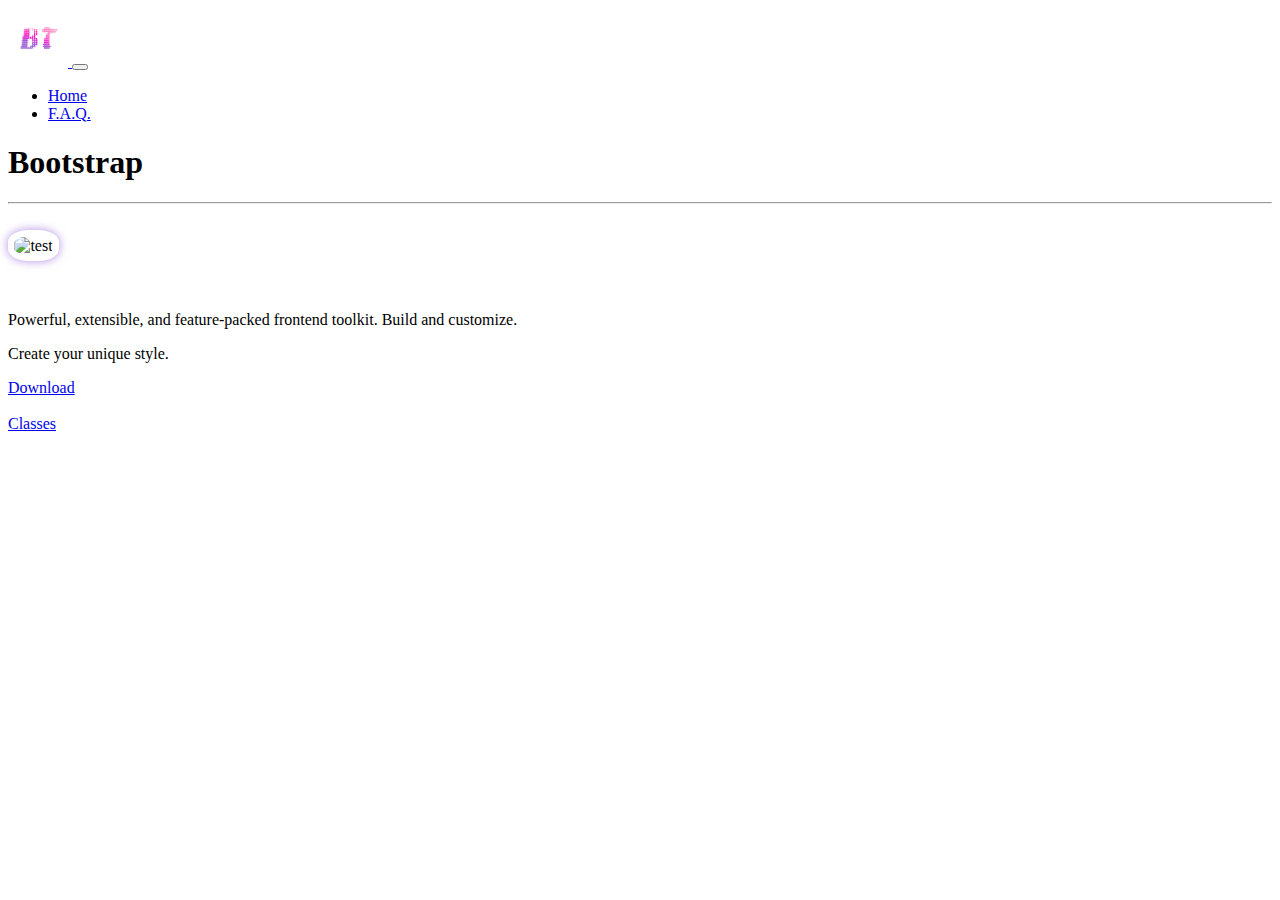
==== index.html @ 96310a05 "worky_13" ====
<!DOCTYPE html>
<html lang="en">
  <head>
    <meta charset="UTF-8" />
    <title>Bootstrap</title>
    <link
      href="https://cdn.jsdelivr.net/npm/bootstrap@5.2.3/dist/css/bootstrap.min.css"
      rel="stylesheet"
      integrity="sha384-rbsA2VBKQhggwzxH7pPCaAqO46MgnOM80zW1RWuH61DGLwZJEdK2Kadq2F9CUG65"
      crossorigin="anonymous"
    />
    <script
      src="https://cdn.jsdelivr.net/npm/bootstrap@5.2.3/dist/js/bootstrap.bundle.min.js"
      integrity="sha384-kenU1KFdBIe4zVF0s0G1M5b4hcpxyD9F7jL+jjXkk+Q2h455rYXK/7HAuoJl+0I4"
      crossorigin="anonymous"
    ></script>
    <link rel="apple-touch-icon" sizes="180x180" href="apple-touch-icon.png" />
    <link rel="icon" type="image/png" sizes="32x32" href="favicon-32x32.png" />
    <link rel="icon" type="image/png" sizes="16x16" href="favicon-16x16.png" />
    <link rel="manifest" href="site.webmanifest" />
    <style>
      .rounded-img {
        width: 40%;
        border-radius: 40%;
        box-shadow: 0 0 10px rgba(125, 62, 207, 0.592);
        padding: 0.4em;
        margin-bottom: 1em;
      }
      .section {
        cursor: pointer;
      }
    </style>
  </head>

  <body>
    <nav class="navbar navbar-expand-lg navbar-dark bg-dark">
      <div class="container">
        <a class="navbar-brand p-0" href="index.html">
          <img src="BT.png" alt="Logo" width="60" />
        </a>
        <button
          class="navbar-toggler"
          type="button"
          data-bs-toggle="collapse"
          data-bs-target="#navbarNav"
          aria-controls="navbarNav"
          aria-expanded="false"
          aria-label="Toggle navigation"
        >
          <span class="navbar-toggler-icon"></span>
        </button>
        <div class="collapse navbar-collapse" id="navbarNav">
          <ul class="navbar-nav">
            <li class="nav-item">
              <a class="nav-link active" aria-current="page" href="index.html"
                >Home</a
              >
            </li>
            <li class="nav-item">
              <a class="nav-link" href="cards.html">F.A.Q.</a>
            </li>
          </ul>
        </div>
      </div>
    </nav>

    <div class="container text-center my-3">
      <div class="row">
        <!-- large / medium / small = 12 (max) | mx - margin auto -->
        <div class="col-lg-12 col-md-12 mx-auto">
          <h1><article class="fw-light">Bootstrap</article></h1>
          <hr />
          <br />
          <img
            src="https://getbootstrap.com/docs/5.2/assets/img/bootstrap-icons.png"
            alt="test"
            width="600"
            height="380"
            class="rounded-img"
          />
          <br />
          <br />
          <p class="lead text-muted">
            Powerful, extensible, and feature-packed frontend toolkit. Build and
            customize.
          </p>
          <p class="lead text-muted">Create your unique style.</p>
          <a
            href="https://getbootstrap.com/docs/5.2/getting-started/download/"
            target="_blank"
            rel="noopener noreferrer"
            class="btn btn-outline-dark"
          >
            Download
          </a>
          <br />
          <br />
          <a
            href="https://bootstrapshuffle.com/classes"
            target="_blank"
            rel="noopener noreferrer"
            class="btn btn-outline-secondary"
          >
            Classes
          </a>
        </div>
      </div>
    </div>
  </body>
</html>
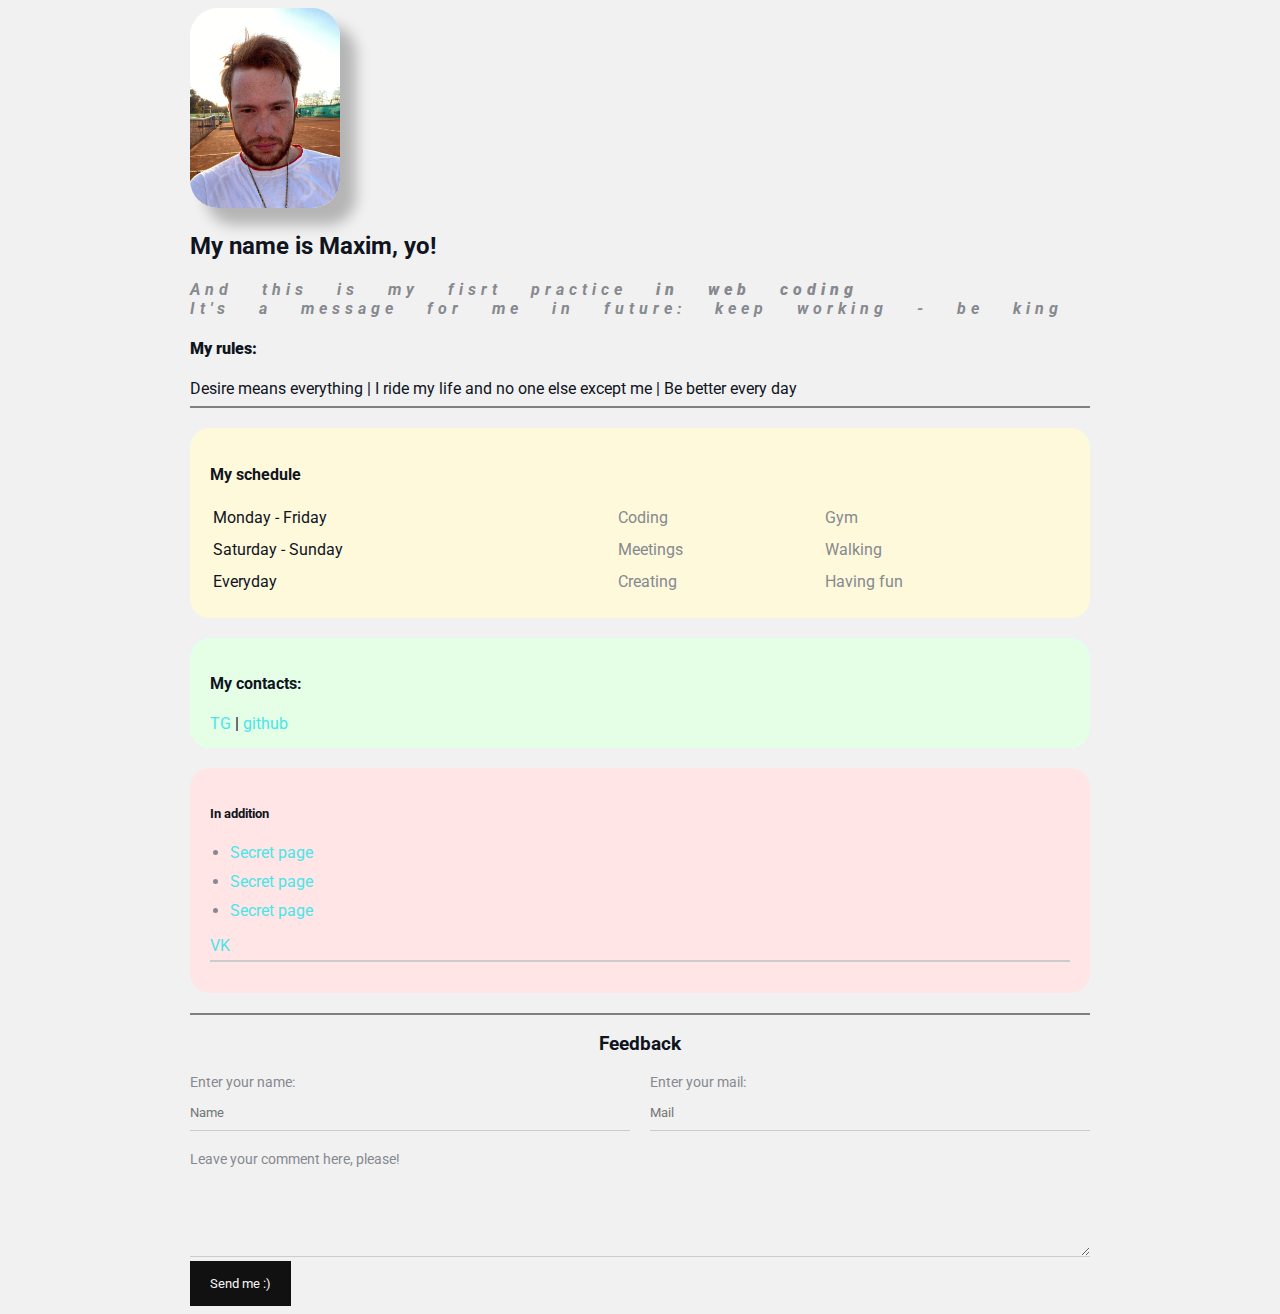
==== commit 7e6cb573: "TEST_v4" ====
--- a/index.html
+++ b/index.html
@@ -1,109 +1,103 @@
+<!-- Basement -->
 <!DOCTYPE html>
-<html lang="en">
+<html>
   <head>
     <meta charset="UTF-8" />
-    <title>Bootstrap</title>
-    <link
-      href="https://cdn.jsdelivr.net/npm/bootstrap@5.2.3/dist/css/bootstrap.min.css"
-      rel="stylesheet"
-      integrity="sha384-rbsA2VBKQhggwzxH7pPCaAqO46MgnOM80zW1RWuH61DGLwZJEdK2Kadq2F9CUG65"
-      crossorigin="anonymous"
-    />
-    <script
-      src="https://cdn.jsdelivr.net/npm/bootstrap@5.2.3/dist/js/bootstrap.bundle.min.js"
-      integrity="sha384-kenU1KFdBIe4zVF0s0G1M5b4hcpxyD9F7jL+jjXkk+Q2h455rYXK/7HAuoJl+0I4"
-      crossorigin="anonymous"
-    ></script>
-    <link rel="apple-touch-icon" sizes="180x180" href="apple-touch-icon.png" />
-    <link rel="icon" type="image/png" sizes="32x32" href="favicon-32x32.png" />
-    <link rel="icon" type="image/png" sizes="16x16" href="favicon-16x16.png" />
-    <link rel="manifest" href="site.webmanifest" />
-    <style>
-      .rounded-img {
-        width: 40%;
-        border-radius: 40%;
-        box-shadow: 0 0 10px rgba(125, 62, 207, 0.592);
-        padding: 0.4em;
-        margin-bottom: 1em;
-      }
-      .section {
-        cursor: pointer;
-      }
-    </style>
+    <title>3CSTYZY</title>
+    <link rel="stylesheet" href="style.css" />
   </head>
 
+  <!-- Main process -->
   <body>
-    <nav class="navbar navbar-expand-lg navbar-dark bg-dark">
-      <div class="container">
-        <a class="navbar-brand p-0" href="index.html">
-          <img src="BT.png" alt="Logo" width="60" />
-        </a>
-        <button
-          class="navbar-toggler"
-          type="button"
-          data-bs-toggle="collapse"
-          data-bs-target="#navbarNav"
-          aria-controls="navbarNav"
-          aria-expanded="false"
-          aria-label="Toggle navigation"
-        >
-          <span class="navbar-toggler-icon"></span>
-        </button>
-        <div class="collapse navbar-collapse" id="navbarNav">
-          <ul class="navbar-nav">
-            <li class="nav-item">
-              <a class="nav-link active" aria-current="page" href="index.html"
-                >Home</a
-              >
-            </li>
-            <li class="nav-item">
-              <a class="nav-link" href="cards.html">F.A.Q.</a>
-            </li>
-          </ul>
-        </div>
+    <div class="container">
+      <!-- Image -->
+      <img class="ima" src="IMG_4448.jpeg" alt="Me" />
+
+      <!-- Intro -->
+      <div class="intro">
+        <h2>My name is Maxim, yo!</h2>
+        <p>And this is my fisrt practice <strong>in web coding</strong></p>
+        <p>It's a message for me in future: keep working - be king</p>
+
+        <!-- "My" paragraph -->
+        <h4><strong>My rules:</strong></h4>
+        Desire means everything | I ride my life and no one else except me | Be
+        better every day
       </div>
-    </nav>
 
-    <div class="container text-center my-3">
-      <div class="row">
-        <!-- large / medium / small = 12 (max) | mx - margin auto -->
-        <div class="col-lg-12 col-md-12 mx-auto">
-          <h1><article class="fw-light">Bootstrap</article></h1>
-          <hr />
-          <br />
-          <img
-            src="https://getbootstrap.com/docs/5.2/assets/img/bootstrap-icons.png"
-            alt="test"
-            width="600"
-            height="380"
-            class="rounded-img"
-          />
-          <br />
-          <br />
-          <p class="lead text-muted">
-            Powerful, extensible, and feature-packed frontend toolkit. Build and
-            customize.
-          </p>
-          <p class="lead text-muted">Create your unique style.</p>
-          <a
-            href="https://getbootstrap.com/docs/5.2/getting-started/download/"
-            target="_blank"
-            rel="noopener noreferrer"
-            class="btn btn-outline-dark"
-          >
-            Download
-          </a>
-          <br />
-          <br />
-          <a
-            href="https://bootstrapshuffle.com/classes"
-            target="_blank"
-            rel="noopener noreferrer"
-            class="btn btn-outline-secondary"
-          >
-            Classes
-          </a>
-        </div>
+      <hr class="hr-down" noshade="1000" />
+
+      <div class="card bg-yellow">
+        <h4>My schedule</h4>
+        <table class="table">
+          <tr>
+            <td>Monday - Friday</td>
+            <td>Coding</td>
+            <td>Gym</td>
+          </tr>
+          <tr>
+            <td>Saturday - Sunday</td>
+            <td>Meetings</td>
+            <td>Walking</td>
+          </tr>
+          <tr>
+            <td>Everyday</td>
+            <td>Creating</td>
+            <td>Having fun</td>
+          </tr>
+        </table>
+      </div>
+
+      <div class="card bg-green">
+        <h4>My contacts:</h4>
+        <a href="https://t.me/ECSTYZY" target="_blank"> TG</a> |
+        <a target="_blank" href="https://github.com/3CSTVZY"> github</a>
+      </div>
+
+      <div class="card bg-red">
+        <!-- Adds -->
+        <h5>In addition</h5>
+        <ul class="list">
+          <li><a href="list.html">Secret page</a></li>
+          <li><a href="list.html">Secret page</a></li>
+          <li><a href="list.html">Secret page</a></li>
+        </ul>
+        <ul class="list-link">
+          <li>
+            <a target="_blank" href="https://vk.com/bleedformax">VK</a>
+          </li>
+        </ul>
+      </div>
+
+      <hr noshade="1000" />
+
+      <!-- Fb -->
+      <div class="contact">
+        <h3>Feedback</h3>
+        <form action="/">
+          <div class="row">
+            <div class="form-group">
+              <label for="Name">Enter your name:</label>
+              <input type="text" id="Name" placeholder="Name" />
+            </div>
+
+            <div class="form-group">
+              <label for="Mail">Enter your mail:</label>
+              <input type="email" id="Mail" placeholder="Mail" />
+            </div>
+          </div>
+
+          <div class="form-group">
+            <label for="Comment">Leave your comment here, please!</label>
+            <br />
+            <textarea id="Comment" cols="25" rows="3"> </textarea>
+          </div>
+
+          <input class="btn" type="submit" value="Send me :)" />
+        </form>
+      </div>
+      <div class="position">
+        <div class="box"></div>
       </div>
     </div>
   </body>
--- a/style.css
+++ b/style.css
@@ -0,0 +1,204 @@
+@import url("https://fonts.googleapis.com/css2?family=Roboto&display=swap");
+
+/* * {
+  padding: 0;
+  margin: 0;
+} */
+
+body {
+  background-color: #f1f1f1;
+  color: #0f141e;
+  font-size: 16px;
+  font-weight: normal;
+  /* font-family: "Lucida Sans", "Lucida Sans Regular", "Lucida Grande",
+    "Lucida Sans Unicode", Geneva, Verdana, sans-serif; */
+  font-family: "Roboto", sans-serif;
+  /* font: normal 16px "Roboto" sans-serif; */
+}
+
+a {
+  color: rgb(73, 230, 233);
+  text-decoration: none;
+}
+
+a:hover {
+  text-decoration: underline;
+}
+
+a:active {
+  color: aquamarine;
+}
+
+.ima {
+  width: 150px;
+  border-radius: 28px;
+  box-shadow: 16px 17px 14px rgba(0, 0, 0, 0.25);
+}
+
+.intro p {
+  color: #86898f;
+  margin: 0%;
+  font-style: italic;
+  font-weight: bold;
+  text-decoration: none;
+  /* text-transform: uppercase; */
+  letter-spacing: 5px;
+  word-spacing: 20px;
+}
+
+.container {
+  max-width: 900px;
+  margin: auto;
+}
+
+@media (max-width: 700px) {
+  .intro,
+  .container {
+    text-align: center;
+    display: block;
+  }
+}
+
+.bg-yellow {
+  background: #fff9dc;
+}
+
+.bg-green {
+  background: #e5ffe7;
+}
+
+.bg-red {
+  background: #ffe5e5;
+}
+
+.card {
+  padding: 15px 20px;
+  margin-bottom: 20px;
+  border-radius: 20px;
+}
+
+.hr-down {
+  margin-bottom: 20px;
+}
+
+.list {
+  padding: 0 20px;
+}
+
+.list li {
+  color: #86898f;
+  margin-bottom: 10px;
+}
+
+.table {
+  width: 100%;
+}
+
+.table td {
+  padding-bottom: 10px;
+}
+
+.table td:nth-child(2),
+.table td:nth-child(3) {
+  color: #86898f;
+}
+
+.list-link {
+  list-style: none;
+  padding: 0;
+}
+
+.list-link li {
+  margin-bottom: 10px;
+  padding-bottom: 5px;
+  border-bottom: 2px solid #ccc;
+}
+
+.contact h3 {
+  text-align: center;
+}
+
+.form-group label {
+  display: block;
+  font-size: 14px;
+  color: #86898f;
+}
+
+.form-group input,
+.form-group textarea {
+  width: 100%;
+  box-sizing: border-box;
+  border: none;
+  background: transparent;
+  border-bottom: 1px solid #ccc;
+  color: #000;
+  padding: 15px 0 10px;
+  outline: none;
+  font-family: inherit;
+}
+
+.row {
+  display: flex;
+  margin-bottom: 20px;
+}
+
+.row > .form-group {
+  width: 50%;
+  margin-right: 20px;
+}
+
+.row > .form-group:last-child {
+  margin-right: 0;
+}
+
+.btn {
+  background: #111;
+  padding: 15px 20px;
+  color: whitesmoke;
+  border: none;
+  font-family: inherit;
+  cursor: alias;
+}
+
+.btn:hover {
+  opacity: 0.9;
+}
+
+/* .position {
+  position: relative;
+  border: 4px solid black;
+  margin-top: 40px;
+  padding: 20px;
+  height: 300px;
+} */
+
+/* .box {
+  position: absolute;
+  bottom: 50px;
+  top: 20px;
+  right: 300px;
+  width: 50px;
+  height: 50px;
+  background: palevioletred;
+} */
+
+/* .para {
+  background: aqua;
+  padding-top: 15px;
+  padding-right: 20px;
+  padding-bottom: 25px;
+  padding-left: 30px;
+  border: 10px solid blueviolet;
+  border-bottom-style: dotted;
+  border-top-width: 20px;
+  border-right-color: aquamarine;
+  margin: 40px;
+} */
+/* .box-model > div {
+  float: left;
+  background: #000;
+  height: 300px;
+  border: 5px solid tan;
+  box-sizing: border-box;
+  width: 25%;
+} */
